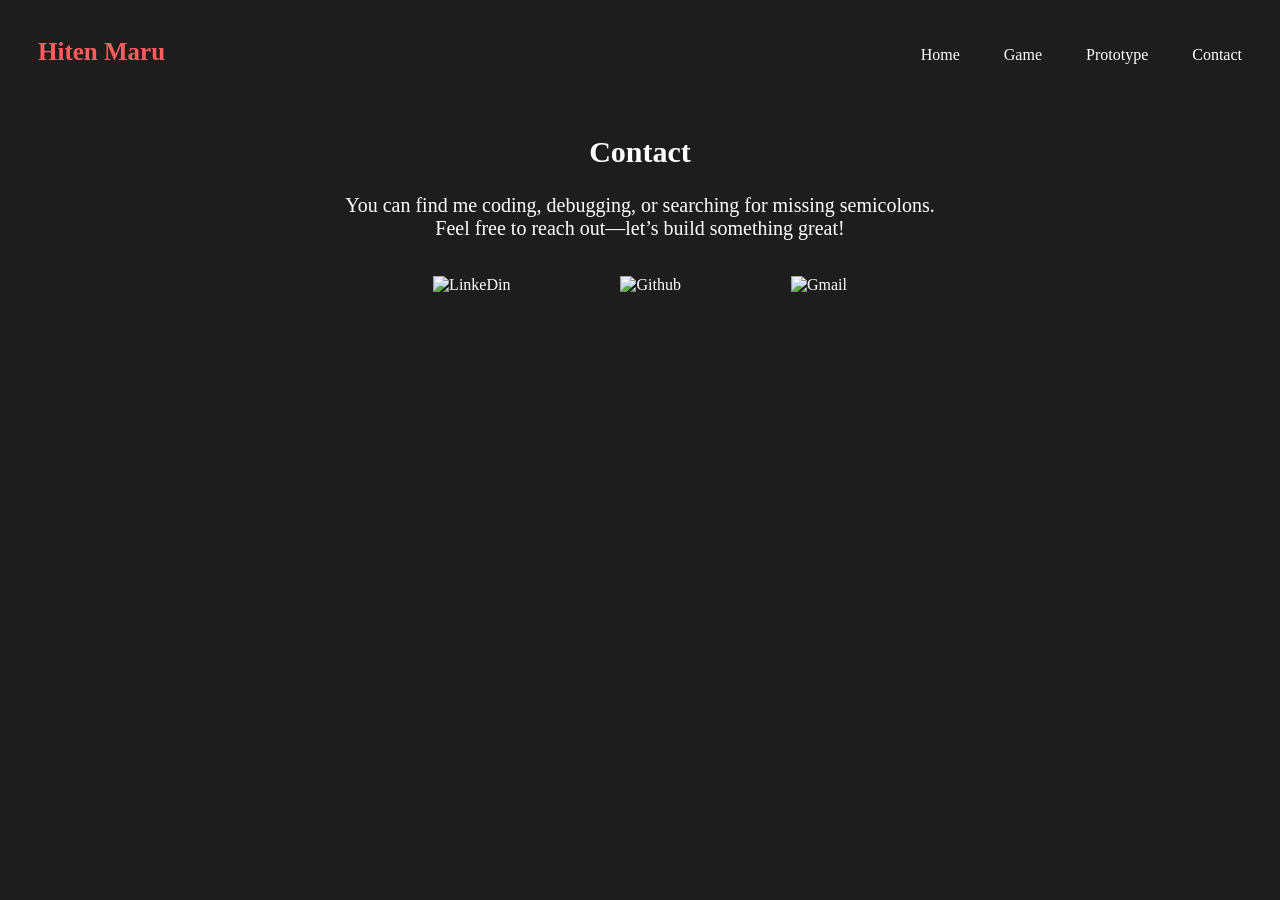
==== ContactPage.html @ 31f79edb "Add projects" ====
<!DOCTYPE html>
<html>
    <head>
            <Title> Potfoliyo </Title>
            <link rel="stylesheet" href="CommonStyle.css">
            <link rel="stylesheet" href="ContactStyle.css">
    </head>
    <body>
        <header>
            <section class="NameStyle">
                <div>
                    <strong>Hiten Maru</strong>
                </div>

                <nav>
                    <ul>
                        <li><a href="HomePage.html">Home</a></li>
                        <li><a href="GamePage.html">Game</a></li>
                        <li><a href="PrototypePage.html">Prototype</a></li>
                        <li><a href="ContactPage.html">Contact</a></li>
                    </ul>
                </nav>
            </section>
        </header>

        <section class="Contact">
            <h2>Contact</h2>
            <p>
              You can find me coding, debugging, or searching for missing semicolons. <br/>
              Feel free to reach out—let’s build something great!
            </p>

            <div class="game-container">
                <figure><a href="https://www.linkedin.com/in/hiten-maru-56157b1a2"><img src="LinkeDin.png" alt="LinkeDin"></a></figure>
                <figure><a href="https://github.com/HitenMaru69"><img src="Github.png" alt="Github"></a></figure>
                <figure><a href="mailto:hitenmaru2000@gmail.com"><img src="Gmail.png" alt="Gmail"></a></figure>
            </div>

        </section>

    </body>
</html>
---- CommonStyle.css ----
header
{
    /* background-color: rgb(59, 59, 59); */
    padding: 30px;

}



header .NameStyle div
{
    text-align: left ;
    color:  rgb(255, 93, 93);;
    font-size: 25px;
}

ul
{
    list-style-type: none;
    text-align: right;
    margin-top: -20px;
}

li
{
    display: inline-block;
    margin-left: 40px;
    color: white;

}

a
{
    text-decoration: none;
    color: white;
}

a:hover
{
    color: rgb(240, 123, 123);
}

body {
    background-color: rgb(29, 29, 29);
    background-image: url('../Image/Background.png');
    background-size: cover;
    background-position: center;
    background-repeat: repeat;
}

@media screen and (max-width: 550px) {

    li {
        display: inline-block; /* Change from inline-block to block */
        margin-left: 10px; /* Add space between items */
        text-align: center;
    }
}
---- ContactStyle.css ----
.Contact h2{
    text-align: center;
    color: white;
    font-size: 30px;
}


.Contact .game-container {
    display: flex;
    justify-content: center;
    gap: 30px; 
    flex-wrap: wrap; 
    margin: 0 auto; 
}

.Contact p{
    color: white;
    font-size: 20px;
    text-align: center;
}

.Contact img{

    
    width: 30px;
    height: 30px;
}
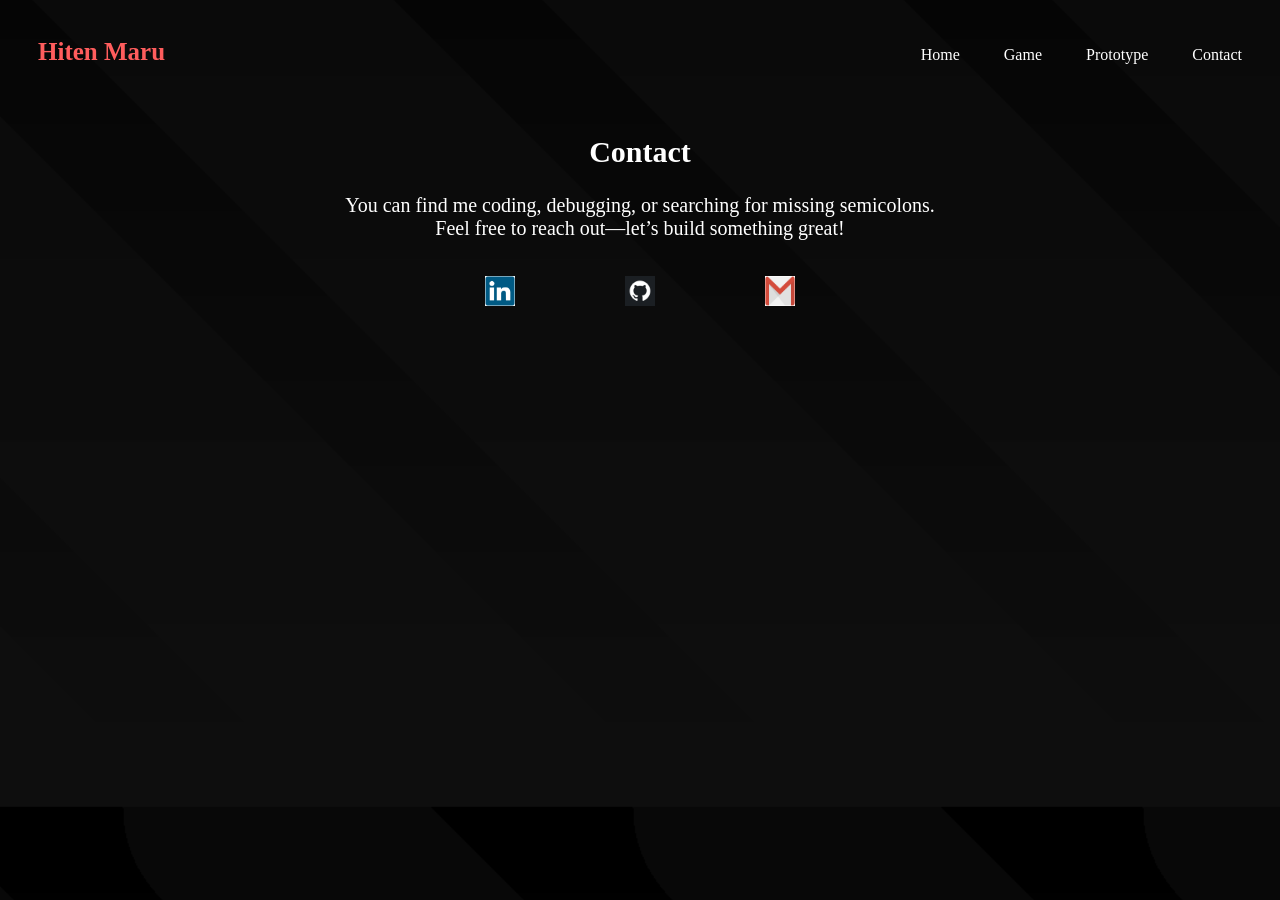
==== commit 4b51b7e8: "Chnages" ====
--- a/ContactPage.html
+++ b/ContactPage.html
@@ -31,9 +31,9 @@
             </p>
 
             <div class="game-container">
-                <figure><a href="https://www.linkedin.com/in/hiten-maru-56157b1a2"><img src="LinkeDin.png" alt="LinkeDin"></a></figure>
-                <figure><a href="https://github.com/HitenMaru69"><img src="Github.png" alt="Github"></a></figure>
-                <figure><a href="mailto:hitenmaru2000@gmail.com"><img src="Gmail.png" alt="Gmail"></a></figure>
+                <figure><a href="https://www.linkedin.com/in/hiten-maru-56157b1a2"><img src="Image/LinkeDin.png" alt="LinkeDin"></a></figure>
+                <figure><a href="https://github.com/HitenMaru69"><img src="Image/Github.png" alt="Github"></a></figure>
+                <figure><a href="mailto:hitenmaru2000@gmail.com"><img src="Image/Gmail.png" alt="Gmail"></a></figure>
             </div>
 
         </section>
--- a/CommonStyle.css
+++ b/CommonStyle.css
@@ -42,7 +42,7 @@
 
 body {
     background-color: rgb(29, 29, 29);
-    background-image: url('../Image/Background.png');
+    background-image: url('Image/Background.png');
     background-size: cover;
     background-position: center;
     background-repeat: repeat;
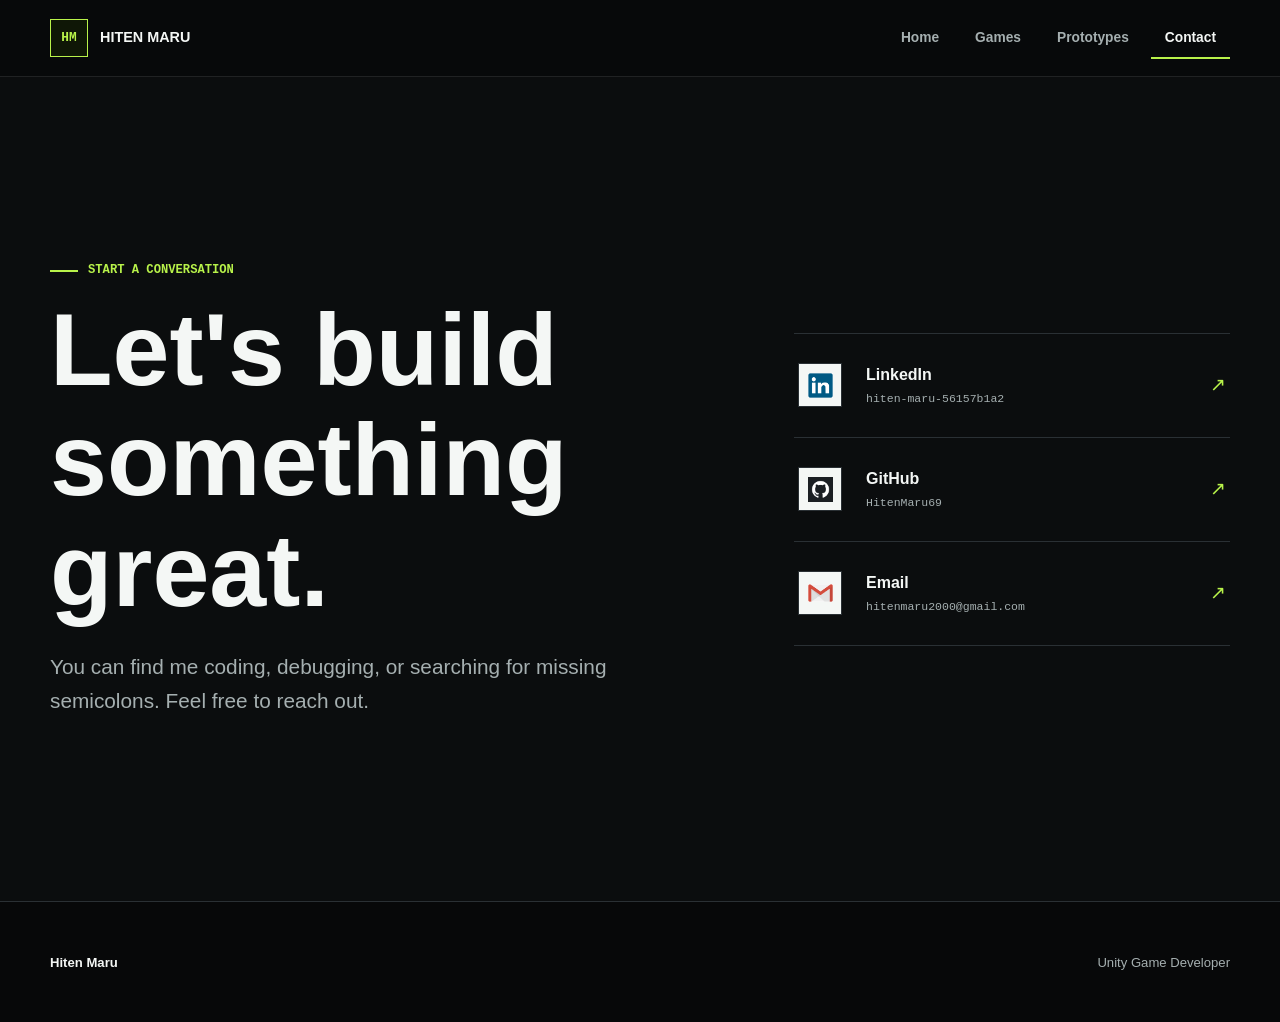
==== commit 17929bfd: "Update website" ====
--- a/ContactPage.html
+++ b/ContactPage.html
@@ -1,42 +1,53 @@
 <!DOCTYPE html>
-<html>
-    <head>
-            <Title> Potfoliyo </Title>
-            <link rel="stylesheet" href="CommonStyle.css">
-            <link rel="stylesheet" href="ContactStyle.css">
-    </head>
-    <body>
-        <header>
-            <section class="NameStyle">
-                <div>
-                    <strong>Hiten Maru</strong>
+<html lang="en">
+<head>
+    <meta charset="UTF-8">
+    <meta name="viewport" content="width=device-width, initial-scale=1.0">
+    <meta name="description" content="Connect with Unity game developer Hiten Maru on LinkedIn, GitHub, or by email.">
+    <title>Contact | Hiten Maru</title>
+    <link rel="stylesheet" href="CommonStyle.css">
+    <link rel="stylesheet" href="ContactStyle.css">
+    <script src="site.js" defer></script>
+</head>
+<body>
+    <header class="site-header">
+        <div class="header-inner">
+            <a class="brand" href="HomePage.html" aria-label="Hiten Maru home"><span class="brand-mark">HM</span><span class="brand-name">Hiten Maru</span></a>
+            <button class="menu-toggle" type="button" aria-expanded="false" aria-controls="site-navigation" aria-label="Toggle navigation"><span></span></button>
+            <nav class="site-nav" id="site-navigation" aria-label="Primary navigation"><ul><li><a href="HomePage.html">Home</a></li><li><a href="GamePage.html">Games</a></li><li><a href="PrototypePage.html">Prototypes</a></li><li><a href="ContactPage.html" aria-current="page">Contact</a></li></ul></nav>
+        </div>
+    </header>
+
+    <main class="page-main">
+        <section class="contact-hero" aria-labelledby="contact-title">
+            <div class="container contact-layout">
+                <div class="contact-copy reveal">
+                    <p class="eyebrow">Start a conversation</p>
+                    <h1 id="contact-title">Let's build something great.</h1>
+                    <p>You can find me coding, debugging, or searching for missing semicolons. Feel free to reach out.</p>
                 </div>
 
-                <nav>
-                    <ul>
-                        <li><a href="HomePage.html">Home</a></li>
-                        <li><a href="GamePage.html">Game</a></li>
-                        <li><a href="PrototypePage.html">Prototype</a></li>
-                        <li><a href="ContactPage.html">Contact</a></li>
-                    </ul>
-                </nav>
-            </section>
-        </header>
+                <div class="contact-list reveal" aria-label="Contact links">
+                    <a class="contact-link" href="https://www.linkedin.com/in/hiten-maru-56157b1a2" target="_blank" rel="noopener noreferrer">
+                        <span class="contact-icon"><img src="Image/LinkeDin.png" alt=""></span>
+                        <span class="contact-label"><strong>LinkedIn</strong><span>hiten-maru-56157b1a2</span></span>
+                        <span class="contact-arrow" aria-hidden="true">&#8599;</span>
+                    </a>
+                    <a class="contact-link" href="https://github.com/HitenMaru69" target="_blank" rel="noopener noreferrer">
+                        <span class="contact-icon"><img src="Image/Github.png" alt=""></span>
+                        <span class="contact-label"><strong>GitHub</strong><span>HitenMaru69</span></span>
+                        <span class="contact-arrow" aria-hidden="true">&#8599;</span>
+                    </a>
+                    <a class="contact-link" href="mailto:hitenmaru2000@gmail.com">
+                        <span class="contact-icon"><img src="Image/Gmail.png" alt=""></span>
+                        <span class="contact-label"><strong>Email</strong><span>hitenmaru2000@gmail.com</span></span>
+                        <span class="contact-arrow" aria-hidden="true">&#8599;</span>
+                    </a>
+                </div>
+            </div>
+        </section>
+    </main>
 
-        <section class="Contact">
-            <h2>Contact</h2>
-            <p>
-              You can find me coding, debugging, or searching for missing semicolons. <br/>
-              Feel free to reach out—let’s build something great!
-            </p>
-
-            <div class="game-container">
-                <figure><a href="https://www.linkedin.com/in/hiten-maru-56157b1a2"><img src="Image/LinkeDin.png" alt="LinkeDin"></a></figure>
-                <figure><a href="https://github.com/HitenMaru69"><img src="Image/Github.png" alt="Github"></a></figure>
-                <figure><a href="mailto:hitenmaru2000@gmail.com"><img src="Image/Gmail.png" alt="Gmail"></a></figure>
-            </div>
-
-        </section>
-
-    </body>
-</html>+    <footer class="site-footer"><div class="container footer-inner"><strong>Hiten Maru</strong><span>Unity Game Developer</span></div></footer>
+</body>
+</html>
--- a/CommonStyle.css
+++ b/CommonStyle.css
@@ -1,59 +1,411 @@
-header
-{
-    /* background-color: rgb(59, 59, 59); */
-    padding: 30px;
-
-}
-
-
-
-header .NameStyle div
-{
-    text-align: left ;
-    color:  rgb(255, 93, 93);;
-    font-size: 25px;
-}
-
-ul
-{
-    list-style-type: none;
-    text-align: right;
-    margin-top: -20px;
-}
-
-li
-{
-    display: inline-block;
-    margin-left: 40px;
-    color: white;
-
-}
-
-a
-{
+:root {
+    --bg: #080a0b;
+    --surface: #101315;
+    --surface-raised: #171b1e;
+    --line: #2a3034;
+    --text: #f4f7f5;
+    --muted: #a5afb0;
+    --accent: #b8f24a;
+    --accent-dark: #0f1706;
+    --signal: #ff6b52;
+    --max-width: 1180px;
+    --header-height: 76px;
+}
+
+* {
+    box-sizing: border-box;
+}
+
+html {
+    scroll-behavior: smooth;
+}
+
+body {
+    margin: 0;
+    min-width: 320px;
+    min-height: 100vh;
+    overflow-x: hidden;
+    color: var(--text);
+    background-color: var(--bg);
+    background-image: url("Image/Background.png");
+    background-size: 720px;
+    background-position: top center;
+    background-attachment: fixed;
+    font-family: "Segoe UI", Arial, sans-serif;
+    line-height: 1.6;
+}
+
+body::before {
+    position: fixed;
+    inset: 0;
+    z-index: -1;
+    content: "";
+    background: rgba(8, 10, 11, 0.78);
+    pointer-events: none;
+}
+
+img,
+video {
+    display: block;
+    max-width: 100%;
+}
+
+a {
+    color: inherit;
     text-decoration: none;
-    color: white;
-}
-
-a:hover
-{
-    color: rgb(240, 123, 123);
-}
-
-body {
-    background-color: rgb(29, 29, 29);
-    background-image: url('Image/Background.png');
-    background-size: cover;
-    background-position: center;
-    background-repeat: repeat;
-}
-
-@media screen and (max-width: 550px) {
-
-    li {
-        display: inline-block; /* Change from inline-block to block */
-        margin-left: 10px; /* Add space between items */
-        text-align: center;
-    }
-}
-
+}
+
+button,
+a {
+    -webkit-tap-highlight-color: transparent;
+}
+
+a:focus-visible,
+button:focus-visible {
+    outline: 3px solid var(--accent);
+    outline-offset: 4px;
+}
+
+.site-header {
+    position: sticky;
+    top: 0;
+    z-index: 100;
+    min-height: var(--header-height);
+    border-bottom: 1px solid rgba(255, 255, 255, 0.1);
+    background: rgba(8, 10, 11, 0.92);
+    backdrop-filter: blur(16px);
+}
+
+.header-inner {
+    display: flex;
+    width: min(calc(100% - 40px), var(--max-width));
+    min-height: var(--header-height);
+    margin: 0 auto;
+    align-items: center;
+    justify-content: space-between;
+    gap: 32px;
+}
+
+.brand {
+    display: inline-flex;
+    align-items: center;
+    gap: 12px;
+    font-size: 0.9rem;
+    font-weight: 800;
+    letter-spacing: 0;
+    text-transform: uppercase;
+}
+
+.brand-mark {
+    display: grid;
+    width: 38px;
+    height: 38px;
+    place-items: center;
+    border: 1px solid var(--accent);
+    color: var(--accent);
+    background: var(--accent-dark);
+    font-family: Consolas, monospace;
+    font-size: 0.8rem;
+}
+
+.site-nav ul {
+    display: flex;
+    margin: 0;
+    padding: 0;
+    align-items: center;
+    gap: 8px;
+    list-style: none;
+}
+
+.site-nav a {
+    display: block;
+    padding: 10px 14px;
+    color: var(--muted);
+    font-size: 0.86rem;
+    font-weight: 700;
+}
+
+.site-nav a:hover,
+.site-nav a[aria-current="page"] {
+    color: var(--text);
+}
+
+.site-nav a[aria-current="page"] {
+    box-shadow: inset 0 -2px 0 var(--accent);
+}
+
+.menu-toggle {
+    display: none;
+    width: 44px;
+    height: 44px;
+    padding: 0;
+    border: 1px solid var(--line);
+    color: var(--text);
+    background: var(--surface);
+    cursor: pointer;
+}
+
+.menu-toggle span,
+.menu-toggle::before,
+.menu-toggle::after {
+    display: block;
+    width: 20px;
+    height: 2px;
+    margin: 4px auto;
+    content: "";
+    background: currentColor;
+    transition: transform 180ms ease, opacity 180ms ease;
+}
+
+.menu-toggle[aria-expanded="true"] span {
+    opacity: 0;
+}
+
+.menu-toggle[aria-expanded="true"]::before {
+    transform: translateY(6px) rotate(45deg);
+}
+
+.menu-toggle[aria-expanded="true"]::after {
+    transform: translateY(-6px) rotate(-45deg);
+}
+
+.page-main {
+    overflow: hidden;
+}
+
+.container {
+    width: min(calc(100% - 40px), var(--max-width));
+    margin-inline: auto;
+}
+
+.page-intro {
+    padding: 88px 0 48px;
+    border-bottom: 1px solid var(--line);
+}
+
+.eyebrow {
+    display: flex;
+    margin: 0 0 14px;
+    align-items: center;
+    gap: 10px;
+    color: var(--accent);
+    font-family: Consolas, monospace;
+    font-size: 0.76rem;
+    font-weight: 700;
+    text-transform: uppercase;
+}
+
+.eyebrow::before {
+    width: 28px;
+    height: 2px;
+    content: "";
+    background: var(--accent);
+}
+
+h1,
+h2,
+h3,
+p {
+    margin-top: 0;
+}
+
+h1,
+h2,
+h3 {
+    line-height: 1.08;
+}
+
+.page-intro h1 {
+    max-width: 800px;
+    margin-bottom: 18px;
+    font-size: clamp(2.8rem, 7vw, 6rem);
+    font-weight: 850;
+}
+
+.page-intro p {
+    max-width: 650px;
+    margin-bottom: 0;
+    color: var(--muted);
+    font-size: 1.05rem;
+}
+
+.section {
+    padding: 88px 0;
+}
+
+.section-header {
+    display: flex;
+    margin-bottom: 36px;
+    align-items: end;
+    justify-content: space-between;
+    gap: 24px;
+}
+
+.section-title {
+    margin-bottom: 0;
+    font-size: clamp(2rem, 5vw, 3.4rem);
+}
+
+.section-count {
+    color: var(--muted);
+    font-family: Consolas, monospace;
+    font-size: 0.8rem;
+}
+
+.button {
+    display: inline-flex;
+    min-height: 46px;
+    padding: 0 18px;
+    align-items: center;
+    justify-content: center;
+    gap: 10px;
+    border: 1px solid var(--accent);
+    color: var(--bg);
+    background: var(--accent);
+    font-size: 0.86rem;
+    font-weight: 800;
+    transition: color 180ms ease, background 180ms ease, transform 180ms ease;
+}
+
+.button:hover {
+    color: var(--accent);
+    background: transparent;
+    transform: translateY(-2px);
+}
+
+.button-secondary {
+    border-color: var(--line);
+    color: var(--text);
+    background: transparent;
+}
+
+.button-secondary:hover {
+    border-color: var(--text);
+    color: var(--text);
+}
+
+.button-arrow {
+    font-family: Arial, sans-serif;
+    font-size: 1.2rem;
+    line-height: 1;
+}
+
+.site-footer {
+    border-top: 1px solid var(--line);
+    background: #070809;
+}
+
+.footer-inner {
+    display: flex;
+    min-height: 120px;
+    align-items: center;
+    justify-content: space-between;
+    gap: 24px;
+    color: var(--muted);
+    font-size: 0.82rem;
+}
+
+.footer-inner strong {
+    color: var(--text);
+}
+
+.reveal {
+    opacity: 0;
+    transform: translateY(18px);
+    transition: opacity 500ms ease, transform 500ms ease;
+}
+
+.reveal.is-visible {
+    opacity: 1;
+    transform: translateY(0);
+}
+
+@media (prefers-reduced-motion: reduce) {
+    html {
+        scroll-behavior: auto;
+    }
+
+    *,
+    *::before,
+    *::after {
+        scroll-behavior: auto !important;
+        transition-duration: 0.01ms !important;
+    }
+
+    .reveal {
+        opacity: 1;
+        transform: none;
+    }
+}
+
+@media (max-width: 760px) {
+    :root {
+        --header-height: 68px;
+    }
+
+    body {
+        background-attachment: scroll;
+    }
+
+    .header-inner,
+    .container {
+        width: min(calc(100% - 28px), var(--max-width));
+    }
+
+    .brand-name {
+        display: none;
+    }
+
+    .menu-toggle {
+        display: block;
+    }
+
+    .site-nav {
+        position: absolute;
+        top: calc(100% + 1px);
+        right: 0;
+        left: 0;
+        display: none;
+        padding: 12px 14px 18px;
+        border-bottom: 1px solid var(--line);
+        background: #0b0d0e;
+    }
+
+    .site-nav.is-open {
+        display: block;
+    }
+
+    .site-nav ul {
+        display: grid;
+        gap: 2px;
+    }
+
+    .site-nav a {
+        padding: 13px 12px;
+    }
+
+    .site-nav a[aria-current="page"] {
+        color: var(--accent);
+        box-shadow: inset 3px 0 0 var(--accent);
+    }
+
+    .page-intro {
+        padding: 62px 0 34px;
+    }
+
+    .section {
+        padding: 62px 0;
+    }
+
+    .section-header,
+    .footer-inner {
+        align-items: flex-start;
+        flex-direction: column;
+    }
+
+    .footer-inner {
+        padding: 28px 0;
+        justify-content: center;
+        gap: 4px;
+    }
+}
--- a/ContactStyle.css
+++ b/ContactStyle.css
@@ -1,27 +1,110 @@
-.Contact h2{
-    text-align: center;
-    color: white;
-    font-size: 30px;
+.contact-hero {
+    position: relative;
+    min-height: calc(100vh - var(--header-height));
+    padding: 88px 0;
+    background: #0b0d0e;
 }
 
-
-.Contact .game-container {
-    display: flex;
-    justify-content: center;
-    gap: 30px; 
-    flex-wrap: wrap; 
-    margin: 0 auto; 
+.contact-layout {
+    display: grid;
+    min-height: calc(100vh - var(--header-height) - 176px);
+    grid-template-columns: minmax(0, 1.2fr) minmax(320px, 0.8fr);
+    align-items: center;
+    gap: 90px;
 }
 
-.Contact p{
-    color: white;
-    font-size: 20px;
-    text-align: center;
+.contact-copy h1 {
+    max-width: 760px;
+    margin-bottom: 24px;
+    font-size: clamp(3.3rem, 8vw, 7.2rem);
+    font-weight: 900;
 }
 
-.Contact img{
+.contact-copy > p:not(.eyebrow) {
+    max-width: 650px;
+    margin-bottom: 0;
+    color: var(--muted);
+    font-size: clamp(1.05rem, 2vw, 1.3rem);
+}
 
-    
-    width: 30px;
-    height: 30px;
+.contact-list {
+    display: grid;
+    border-top: 1px solid var(--line);
 }
+
+.contact-link {
+    display: grid;
+    min-height: 104px;
+    padding: 18px 4px;
+    grid-template-columns: 50px 1fr auto;
+    align-items: center;
+    gap: 18px;
+    border-bottom: 1px solid var(--line);
+    transition: padding 180ms ease, background 180ms ease;
+}
+
+.contact-link:hover {
+    padding-right: 14px;
+    padding-left: 14px;
+    background: var(--surface-raised);
+}
+
+.contact-icon {
+    display: grid;
+    width: 44px;
+    height: 44px;
+    place-items: center;
+    border: 1px solid var(--line);
+    background: var(--text);
+}
+
+.contact-icon img {
+    width: 25px;
+    height: 25px;
+    object-fit: contain;
+}
+
+.contact-label strong,
+.contact-label span {
+    display: block;
+}
+
+.contact-label strong {
+    margin-bottom: 2px;
+    font-size: 1rem;
+}
+
+.contact-label span {
+    overflow: hidden;
+    color: var(--muted);
+    font-family: Consolas, monospace;
+    font-size: 0.72rem;
+    text-overflow: ellipsis;
+}
+
+.contact-arrow {
+    color: var(--accent);
+    font-size: 1.2rem;
+}
+
+@media (max-width: 860px) {
+    .contact-layout {
+        grid-template-columns: 1fr;
+        gap: 54px;
+    }
+}
+
+@media (max-width: 520px) {
+    .contact-hero {
+        padding: 62px 0;
+    }
+
+    .contact-layout {
+        min-height: 0;
+    }
+
+    .contact-link {
+        grid-template-columns: 44px minmax(0, 1fr) auto;
+        gap: 12px;
+    }
+}
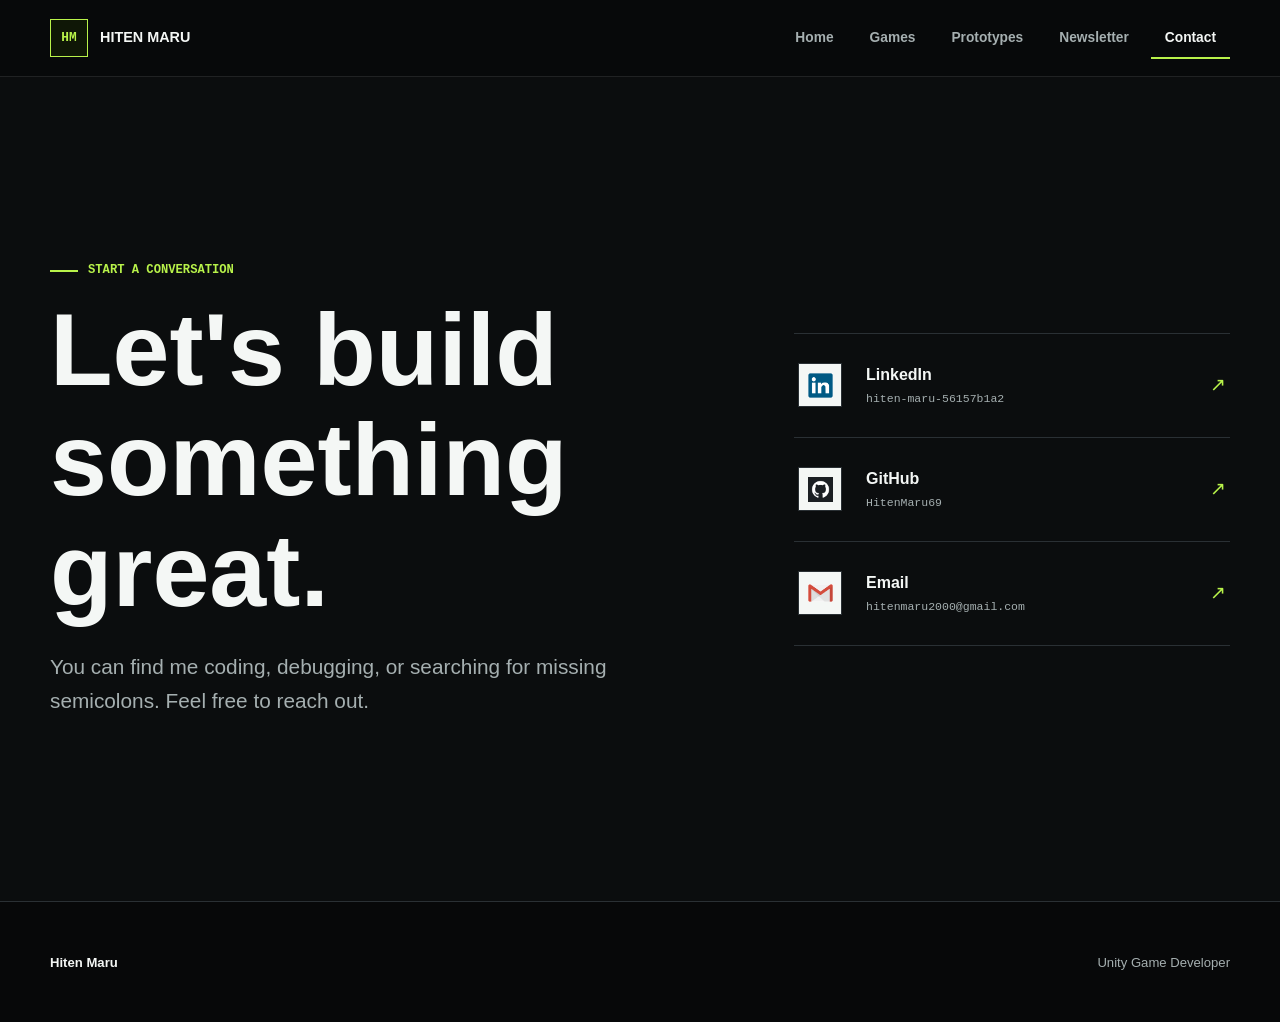
==== commit e012cdd2: "Added newsletter website link" ====
--- a/ContactPage.html
+++ b/ContactPage.html
@@ -5,6 +5,7 @@
     <meta name="viewport" content="width=device-width, initial-scale=1.0">
     <meta name="description" content="Connect with Unity game developer Hiten Maru on LinkedIn, GitHub, or by email.">
     <title>Contact | Hiten Maru</title>
+    <link rel="icon" type="image/svg+xml" href="favicon.svg">
     <link rel="stylesheet" href="CommonStyle.css">
     <link rel="stylesheet" href="ContactStyle.css">
     <script src="site.js" defer></script>
@@ -14,7 +15,7 @@
         <div class="header-inner">
             <a class="brand" href="HomePage.html" aria-label="Hiten Maru home"><span class="brand-mark">HM</span><span class="brand-name">Hiten Maru</span></a>
             <button class="menu-toggle" type="button" aria-expanded="false" aria-controls="site-navigation" aria-label="Toggle navigation"><span></span></button>
-            <nav class="site-nav" id="site-navigation" aria-label="Primary navigation"><ul><li><a href="HomePage.html">Home</a></li><li><a href="GamePage.html">Games</a></li><li><a href="PrototypePage.html">Prototypes</a></li><li><a href="ContactPage.html" aria-current="page">Contact</a></li></ul></nav>
+            <nav class="site-nav" id="site-navigation" aria-label="Primary navigation"><ul><li><a href="HomePage.html">Home</a></li><li><a href="GamePage.html">Games</a></li><li><a href="PrototypePage.html">Prototypes</a></li><li><a href="https://gamedev-news-letters.vercel.app/" target="_blank" rel="noopener noreferrer">Newsletter</a></li><li><a href="ContactPage.html" aria-current="page">Contact</a></li></ul></nav>
         </div>
     </header>
 
